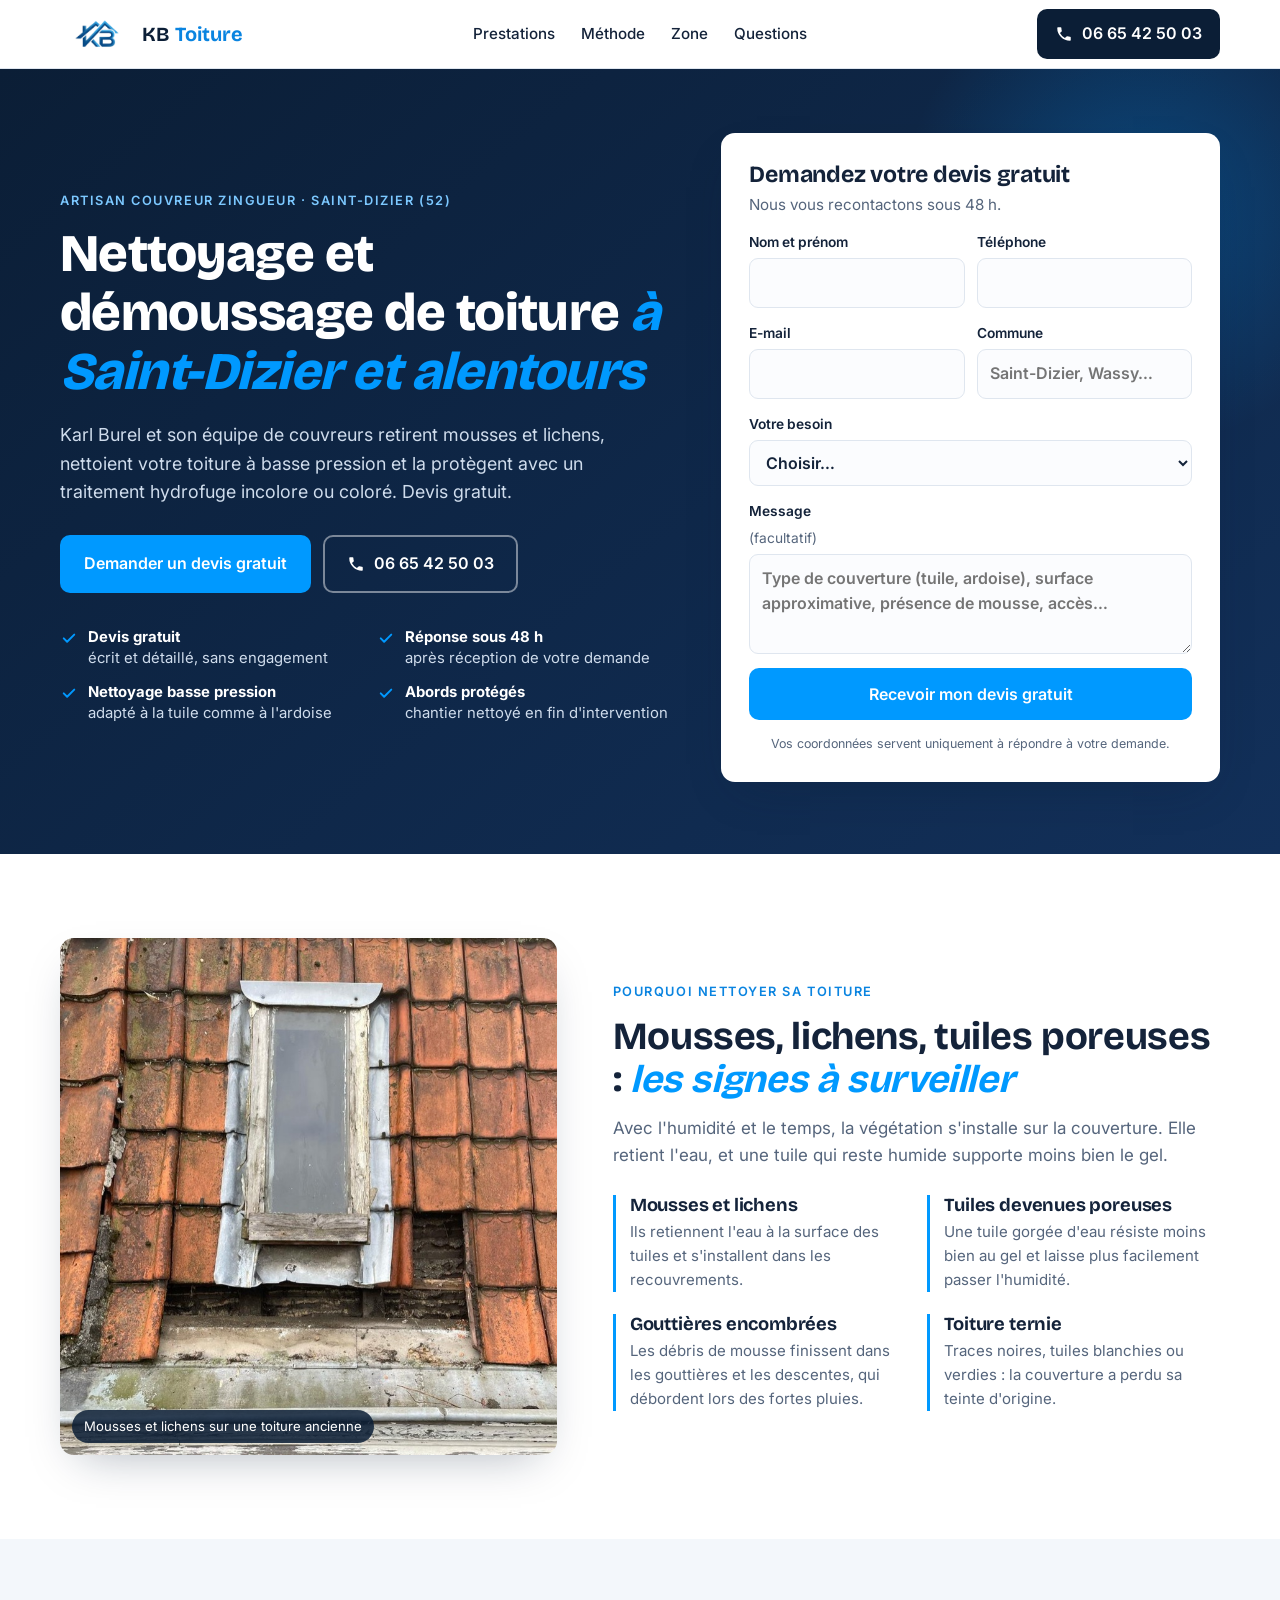
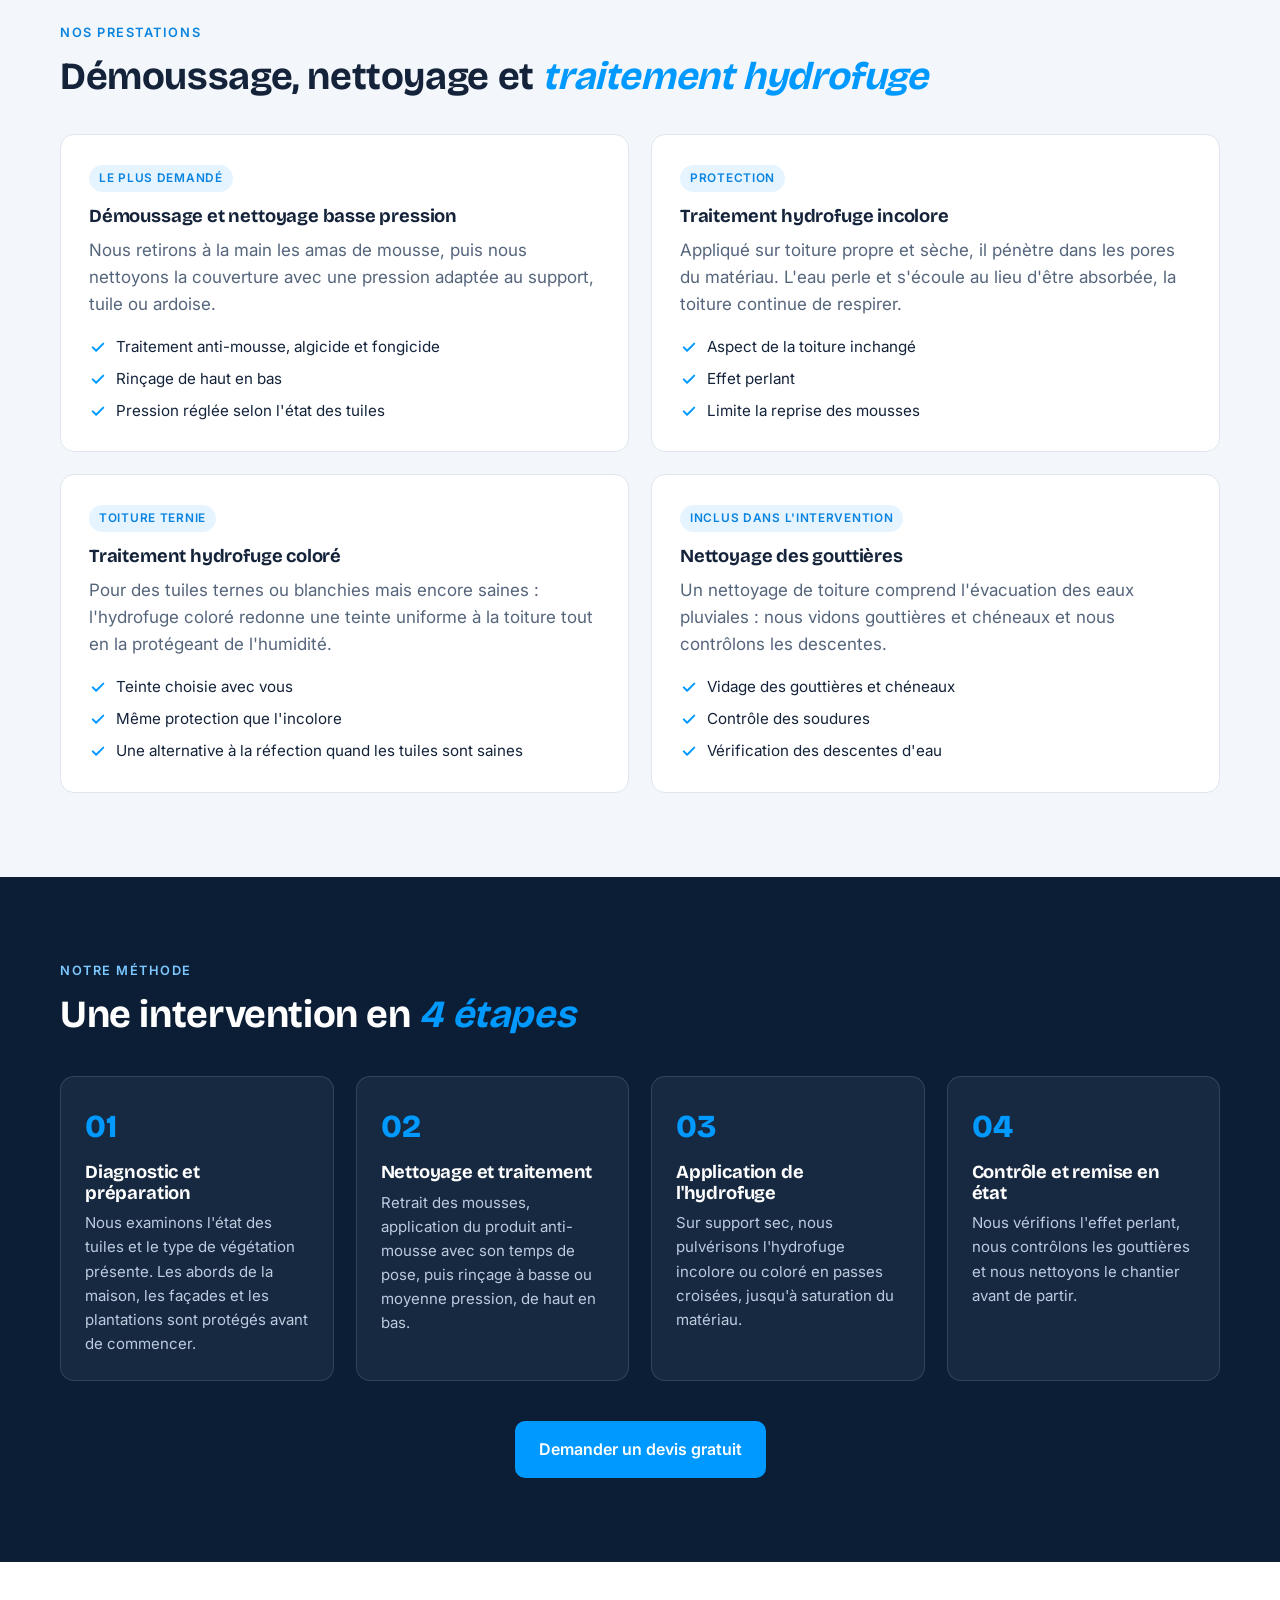
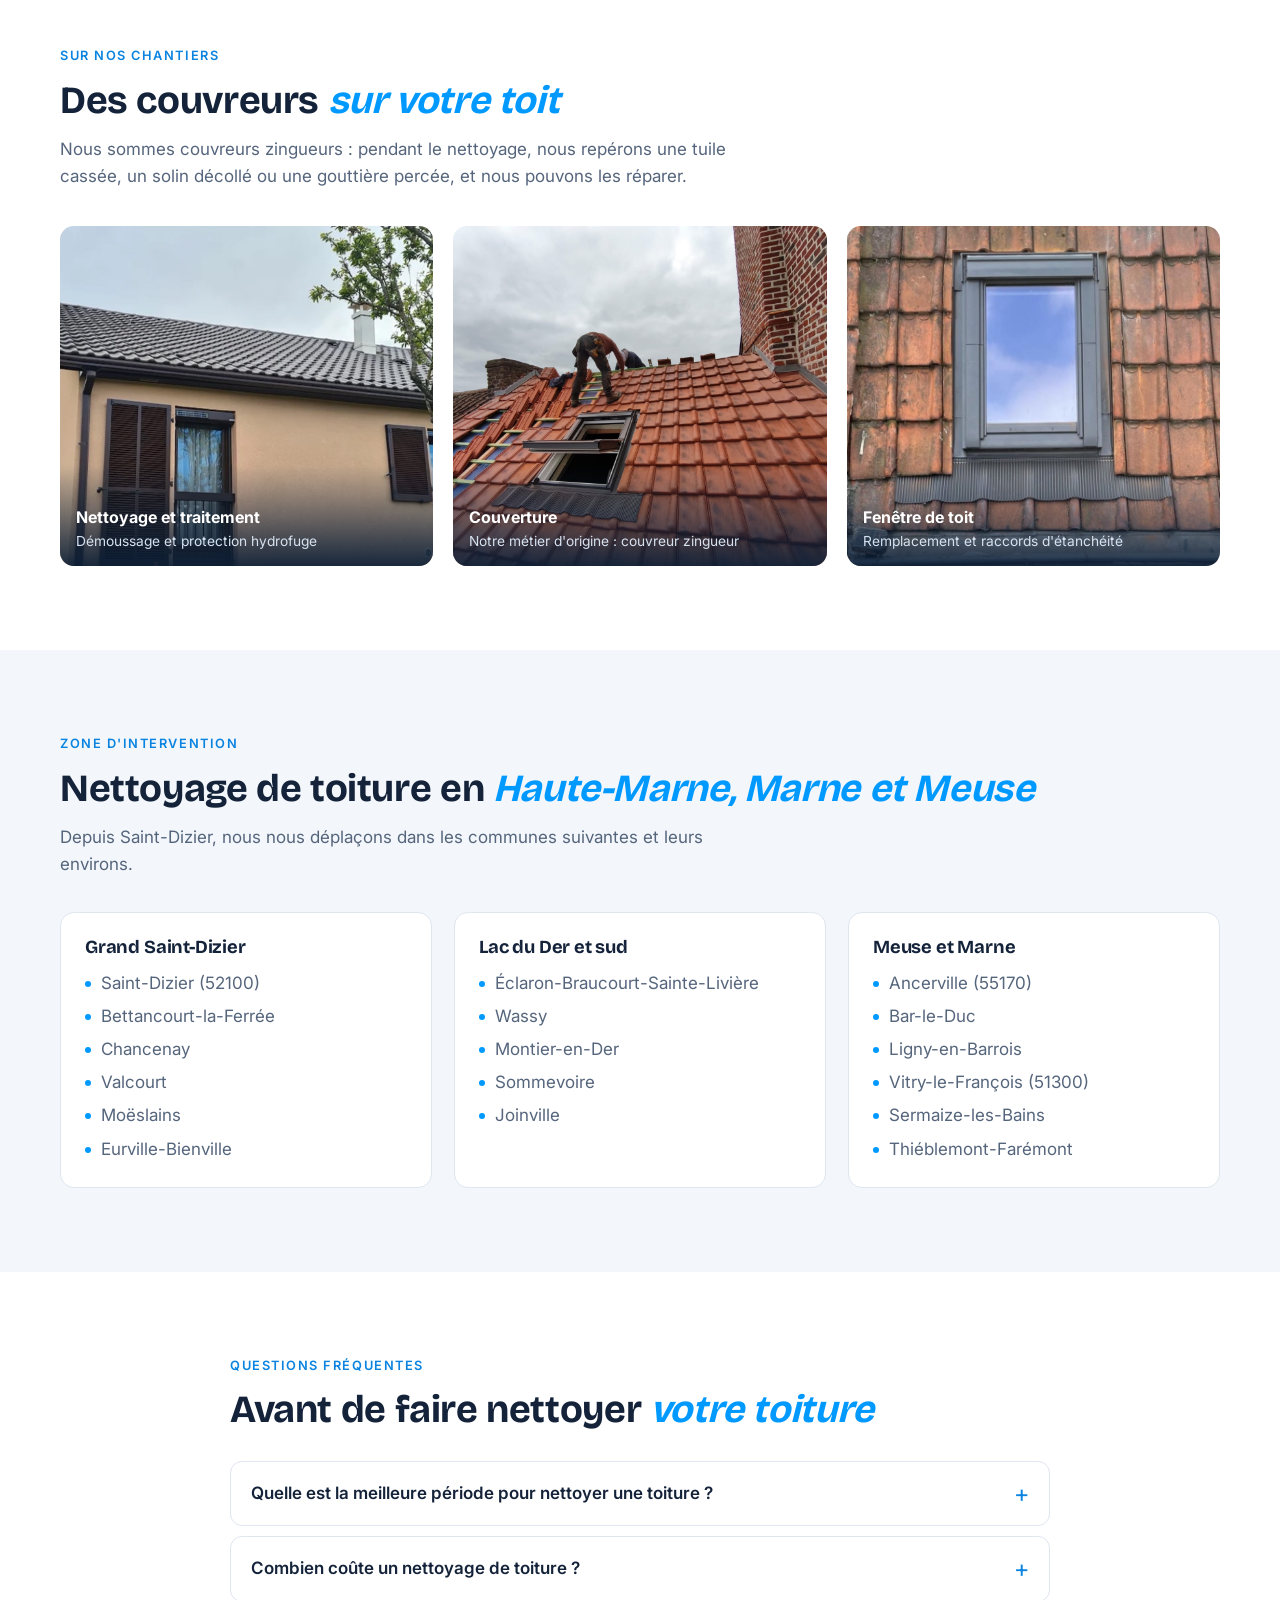
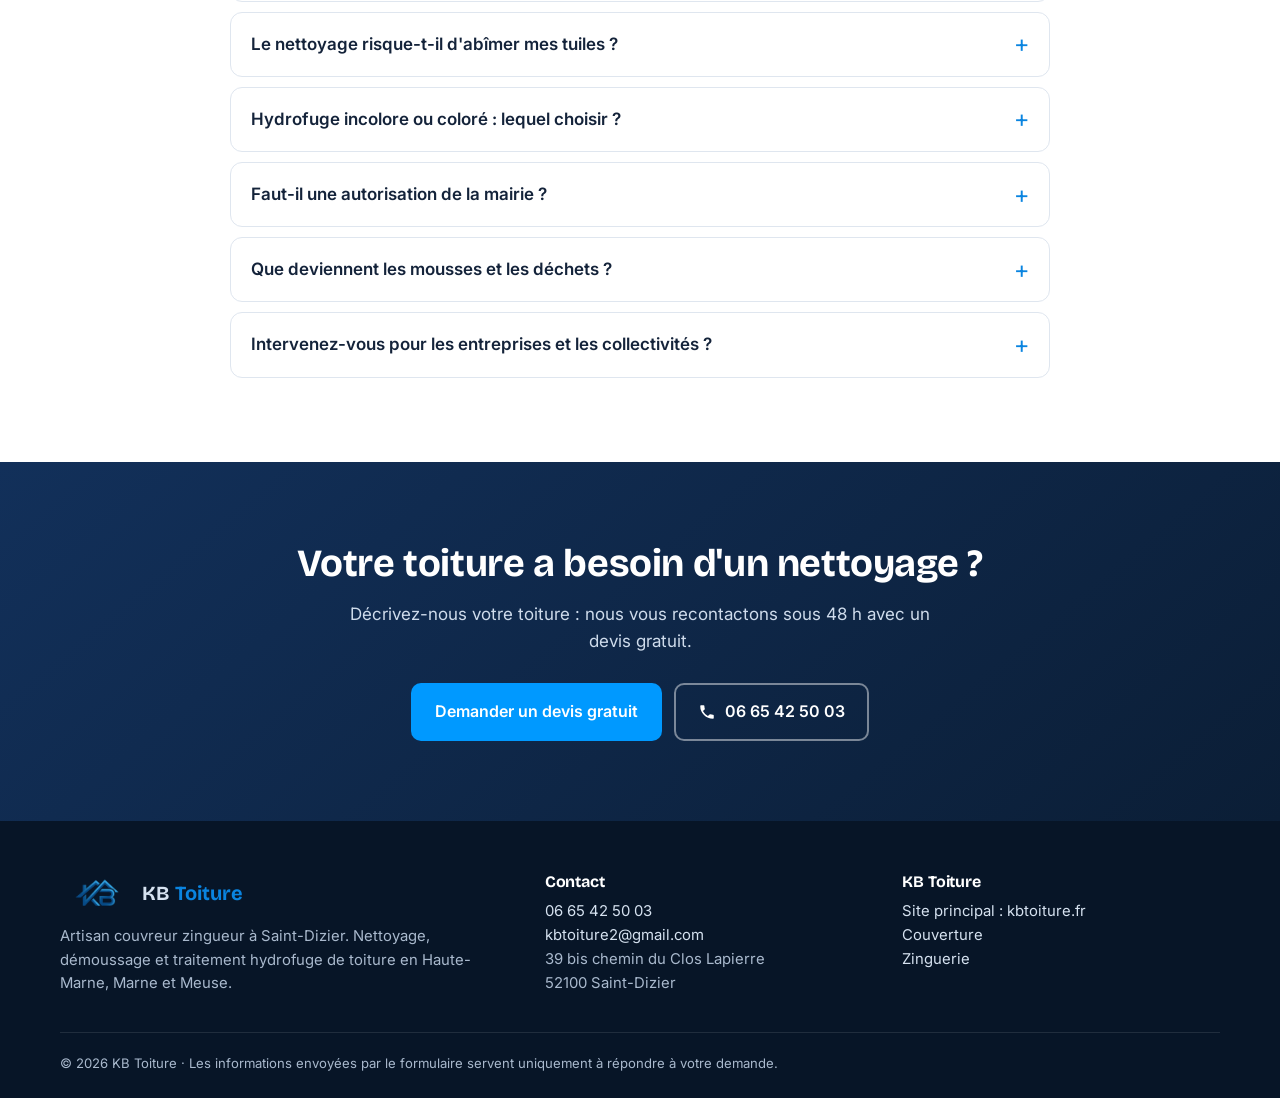
==== index.html @ 3f9c117a "Landing page nettoyage de toiture KB Toiture Co-Authored-By: Claude Fable 5.1 <noreply@anthropic.com" ====
<!DOCTYPE html>
<html lang="fr">
<head>
<meta charset="utf-8">
<meta name="viewport" content="width=device-width, initial-scale=1">
<!-- GTM : renseigner GTM_ID dans build.py -->
<title>Nettoyage et démoussage de toiture à Saint-Dizier | KB Toiture</title>
<meta name="description" content="Démoussage, nettoyage basse pression et traitement hydrofuge de votre toiture à Saint-Dizier et alentours (52, 51, 55). Devis gratuit, réponse sous 48 h.">
<meta name="robots" content="noindex, follow">
<link rel="canonical" href="https://cleanibat.github.io/kb-toiture-lp/">
<meta property="og:type" content="website">
<meta property="og:locale" content="fr_FR">
<meta property="og:title" content="Nettoyage et démoussage de toiture à Saint-Dizier | KB Toiture">
<meta property="og:description" content="Démoussage, nettoyage basse pression et traitement hydrofuge de votre toiture à Saint-Dizier et alentours (52, 51, 55). Devis gratuit, réponse sous 48 h.">
<meta property="og:image" content="https://cleanibat.github.io/kb-toiture-lp/img/pose-tuiles.jpg">
<meta property="og:url" content="https://cleanibat.github.io/kb-toiture-lp/">
<meta name="theme-color" content="#0B1E36">
<link rel="icon" type="image/png" href="img/favicon.png">
<link rel="preconnect" href="https://fonts.googleapis.com">
<link rel="preconnect" href="https://fonts.gstatic.com" crossorigin>
<link href="https://fonts.googleapis.com/css2?family=Bricolage+Grotesque:opsz,wght@12..96,600;12..96,700;12..96,800&family=Inter:wght@400;500;600&display=swap" rel="stylesheet">
<link rel="stylesheet" href="style.css">
<script type="application/ld+json">{"@context": "https://schema.org", "@type": "RoofingContractor", "name": "KB Toiture", "url": "https://kbtoiture.fr/", "telephone": "+33665425003", "email": "kbtoiture2@gmail.com", "image": "https://cleanibat.github.io/kb-toiture-lp/img/pose-tuiles.jpg", "address": {"@type": "PostalAddress", "streetAddress": "39 bis chemin du Clos Lapierre", "postalCode": "52100", "addressLocality": "Saint-Dizier", "addressCountry": "FR"}, "areaServed": ["Saint-Dizier (52100)", "Bettancourt-la-Ferrée", "Chancenay", "Valcourt", "Moëslains", "Eurville-Bienville", "Éclaron-Braucourt-Sainte-Livière", "Wassy", "Montier-en-Der", "Sommevoire", "Joinville", "Ancerville (55170)", "Bar-le-Duc", "Ligny-en-Barrois", "Vitry-le-François (51300)", "Sermaize-les-Bains", "Thiéblemont-Farémont"]}</script>
<script type="application/ld+json">{"@context": "https://schema.org", "@type": "FAQPage", "mainEntity": [{"@type": "Question", "name": "Quelle est la meilleure période pour nettoyer une toiture ?", "acceptedAnswer": {"@type": "Answer", "text": "Le nettoyage se fait hors gel et par temps sec, en pratique du printemps à l'automne. L'hydrofuge s'applique sur un support sec : nous fixons la date d'intervention en fonction de la météo."}}, {"@type": "Question", "name": "Combien coûte un nettoyage de toiture ?", "acceptedAnswer": {"@type": "Answer", "text": "Le prix dépend de la surface, de la pente, de l'accès, de l'état des tuiles et du traitement choisi (démoussage seul, hydrofuge incolore ou coloré). Nous vous remettons un devis gratuit, écrit et détaillé, après avoir vu la toiture ou vos photos."}}, {"@type": "Question", "name": "Le nettoyage risque-t-il d'abîmer mes tuiles ?", "acceptedAnswer": {"@type": "Answer", "text": "Nous travaillons à basse ou moyenne pression, réglée selon le support, après avoir retiré les mousses à la main. Si des tuiles sont cassées ou trop fragiles, nous vous le signalons avant d'intervenir : nous sommes couvreurs et pouvons les remplacer."}}, {"@type": "Question", "name": "Hydrofuge incolore ou coloré : lequel choisir ?", "acceptedAnswer": {"@type": "Answer", "text": "L'incolore protège sans modifier l'aspect de la toiture. Le coloré convient aux tuiles ternies ou blanchies que vous souhaitez raviver. Nous vous conseillons au cas par cas lors du diagnostic."}}, {"@type": "Question", "name": "Faut-il une autorisation de la mairie ?", "acceptedAnswer": {"@type": "Answer", "text": "Un nettoyage ou un hydrofuge incolore ne modifient pas l'aspect de la maison et ne demandent pas de démarche. Si l'hydrofuge coloré change la teinte de la toiture, une déclaration préalable en mairie peut être nécessaire : renseignez-vous auprès de votre commune, surtout en secteur protégé."}}, {"@type": "Question", "name": "Que deviennent les mousses et les déchets ?", "acceptedAnswer": {"@type": "Answer", "text": "Les mousses retirées sont ramassées, les gouttières sont vidées et les abords sont nettoyés en fin de chantier."}}, {"@type": "Question", "name": "Intervenez-vous pour les entreprises et les collectivités ?", "acceptedAnswer": {"@type": "Answer", "text": "Oui. Nous intervenons pour les particuliers comme pour les professionnels, syndics et collectivités de Haute-Marne et des communes voisines de la Marne et de la Meuse."}}]}</script>
</head>
<body>
<header class="top">
  <div class="wrap top-in">
    <a class="brand" href="index.html" aria-label="KB Toiture"><img src="img/logo.png" width="92" height="50" alt="Logo KB Toiture"><span>KB <b>Toiture</b></span></a>
    <nav class="top-nav" aria-label="Sections"><a href="#prestations">Prestations</a><a href="#methode">Méthode</a><a href="#zone">Zone</a><a href="#faq">Questions</a></nav>
    <a class="btn btn-call" href="tel:+33665425003"><svg viewBox="0 0 24 24" width="18" height="18" aria-hidden="true"><path fill="currentColor" d="M6.6 10.8a15.1 15.1 0 0 0 6.6 6.6l2.2-2.2a1 1 0 0 1 1-.25 11.4 11.4 0 0 0 3.6.57 1 1 0 0 1 1 1V20a1 1 0 0 1-1 1A17 17 0 0 1 3 4a1 1 0 0 1 1-1h3.5a1 1 0 0 1 1 1c0 1.25.2 2.45.57 3.57a1 1 0 0 1-.25 1z"/></svg><span>06 65 42 50 03</span></a>
  </div>
</header>
<main>
<section class="hero">
  <div class="wrap hero-in">
    <div class="hero-txt">
      <p class="eyebrow">Artisan couvreur zingueur · Saint-Dizier (52)</p>
      <h1>Nettoyage et démoussage de toiture <em>à Saint-Dizier et alentours</em></h1>
      <p class="lead">Karl Burel et son équipe de couvreurs retirent mousses et lichens, nettoient votre toiture à basse pression et la protègent avec un traitement hydrofuge incolore ou coloré. Devis gratuit.</p>
      <div class="cta"><a href="#devis" class="btn btn-main">Demander un devis gratuit</a><a href="tel:+33665425003" class="btn btn-ghost"><svg viewBox="0 0 24 24" width="18" height="18" aria-hidden="true"><path fill="currentColor" d="M6.6 10.8a15.1 15.1 0 0 0 6.6 6.6l2.2-2.2a1 1 0 0 1 1-.25 11.4 11.4 0 0 0 3.6.57 1 1 0 0 1 1 1V20a1 1 0 0 1-1 1A17 17 0 0 1 3 4a1 1 0 0 1 1-1h3.5a1 1 0 0 1 1 1c0 1.25.2 2.45.57 3.57a1 1 0 0 1-.25 1z"/></svg><span>06 65 42 50 03</span></a></div>
      <ul class="reas"><li><svg viewBox="0 0 24 24" width="18" height="18" aria-hidden="true"><path fill="none" stroke="currentColor" stroke-width="2.6" stroke-linecap="round" stroke-linejoin="round" d="M5 12.5l4.5 4.5L19 7.5"/></svg><span><b>Devis gratuit</b> écrit et détaillé, sans engagement</span></li><li><svg viewBox="0 0 24 24" width="18" height="18" aria-hidden="true"><path fill="none" stroke="currentColor" stroke-width="2.6" stroke-linecap="round" stroke-linejoin="round" d="M5 12.5l4.5 4.5L19 7.5"/></svg><span><b>Réponse sous 48 h</b> après réception de votre demande</span></li><li><svg viewBox="0 0 24 24" width="18" height="18" aria-hidden="true"><path fill="none" stroke="currentColor" stroke-width="2.6" stroke-linecap="round" stroke-linejoin="round" d="M5 12.5l4.5 4.5L19 7.5"/></svg><span><b>Nettoyage basse pression</b> adapté à la tuile comme à l&#x27;ardoise</span></li><li><svg viewBox="0 0 24 24" width="18" height="18" aria-hidden="true"><path fill="none" stroke="currentColor" stroke-width="2.6" stroke-linecap="round" stroke-linejoin="round" d="M5 12.5l4.5 4.5L19 7.5"/></svg><span><b>Abords protégés</b> chantier nettoyé en fin d&#x27;intervention</span></li></ul>
    </div>
    <div class="hero-form" id="devis"><form id="devisForm" class="form" method="POST" action="contact.php">
  <h2>Demandez votre devis gratuit</h2>
  <p class="form-sub">Nous vous recontactons sous 48 h.</p>
  <input type="hidden" name="Source" value="LP Nettoyage de toiture">
  <input type="text" name="_honey" tabindex="-1" autocomplete="off" class="hp" aria-hidden="true">
  <div class="row"><label>Nom et prénom<input type="text" name="Nom" required autocomplete="name"></label>
  <label>Téléphone<input type="tel" name="Téléphone" required autocomplete="tel" inputmode="tel"></label></div>
  <div class="row"><label>E-mail<input type="email" name="Email" required autocomplete="email"></label>
  <label>Commune<input type="text" name="Localité" required autocomplete="address-level2" placeholder="Saint-Dizier, Wassy…"></label></div>
  <label>Votre besoin<select name="Besoin" required><option value="" disabled selected>Choisir…</option><option>Démoussage / nettoyage de toiture</option><option>Traitement hydrofuge incolore</option><option>Traitement hydrofuge coloré</option><option>Nettoyage des gouttières</option><option>Nettoyage + hydrofuge</option><option>Autre demande</option></select></label>
  <label>Message <span class="opt">(facultatif)</span><textarea name="Message" rows="3" placeholder="Type de couverture (tuile, ardoise), surface approximative, présence de mousse, accès…"></textarea></label>
  <button type="submit" class="btn btn-main" data-sending="Envoi…">Recevoir mon devis gratuit</button>
  <p class="form-note">Vos coordonnées servent uniquement à répondre à votre demande.</p>
</form></div>
  </div>
</section>

<section class="sec">
  <div class="wrap two">
    <figure class="photo"><img src="img/toiture-mousse.jpg" width="800" height="966" alt="Toiture ancienne en tuiles avec mousses et lichens avant intervention" loading="lazy"><figcaption>Mousses et lichens sur une toiture ancienne</figcaption></figure>
    <div>
      <p class="eyebrow">Pourquoi nettoyer sa toiture</p>
      <h2>Mousses, lichens, tuiles poreuses : <em>les signes à surveiller</em></h2>
      <p class="intro">Avec l'humidité et le temps, la végétation s'installe sur la couverture. Elle retient l'eau, et une tuile qui reste humide supporte moins bien le gel.</p>
      <ul class="signs"><li><h3>Mousses et lichens</h3><p>Ils retiennent l&#x27;eau à la surface des tuiles et s&#x27;installent dans les recouvrements.</p></li><li><h3>Tuiles devenues poreuses</h3><p>Une tuile gorgée d&#x27;eau résiste moins bien au gel et laisse plus facilement passer l&#x27;humidité.</p></li><li><h3>Gouttières encombrées</h3><p>Les débris de mousse finissent dans les gouttières et les descentes, qui débordent lors des fortes pluies.</p></li><li><h3>Toiture ternie</h3><p>Traces noires, tuiles blanchies ou verdies : la couverture a perdu sa teinte d&#x27;origine.</p></li></ul>
    </div>
  </div>
</section>

<section class="sec sec-alt" id="prestations">
  <div class="wrap">
    <p class="eyebrow">Nos prestations</p>
    <h2>Démoussage, nettoyage et <em>traitement hydrofuge</em></h2>
    <div class="cards"><article class="card"><span class="tag">Le plus demandé</span><h3>Démoussage et nettoyage basse pression</h3><p>Nous retirons à la main les amas de mousse, puis nous nettoyons la couverture avec une pression adaptée au support, tuile ou ardoise.</p><ul><li><svg viewBox="0 0 24 24" width="18" height="18" aria-hidden="true"><path fill="none" stroke="currentColor" stroke-width="2.6" stroke-linecap="round" stroke-linejoin="round" d="M5 12.5l4.5 4.5L19 7.5"/></svg>Traitement anti-mousse, algicide et fongicide</li><li><svg viewBox="0 0 24 24" width="18" height="18" aria-hidden="true"><path fill="none" stroke="currentColor" stroke-width="2.6" stroke-linecap="round" stroke-linejoin="round" d="M5 12.5l4.5 4.5L19 7.5"/></svg>Rinçage de haut en bas</li><li><svg viewBox="0 0 24 24" width="18" height="18" aria-hidden="true"><path fill="none" stroke="currentColor" stroke-width="2.6" stroke-linecap="round" stroke-linejoin="round" d="M5 12.5l4.5 4.5L19 7.5"/></svg>Pression réglée selon l&#x27;état des tuiles</li></ul></article><article class="card"><span class="tag">Protection</span><h3>Traitement hydrofuge incolore</h3><p>Appliqué sur toiture propre et sèche, il pénètre dans les pores du matériau. L&#x27;eau perle et s&#x27;écoule au lieu d&#x27;être absorbée, la toiture continue de respirer.</p><ul><li><svg viewBox="0 0 24 24" width="18" height="18" aria-hidden="true"><path fill="none" stroke="currentColor" stroke-width="2.6" stroke-linecap="round" stroke-linejoin="round" d="M5 12.5l4.5 4.5L19 7.5"/></svg>Aspect de la toiture inchangé</li><li><svg viewBox="0 0 24 24" width="18" height="18" aria-hidden="true"><path fill="none" stroke="currentColor" stroke-width="2.6" stroke-linecap="round" stroke-linejoin="round" d="M5 12.5l4.5 4.5L19 7.5"/></svg>Effet perlant</li><li><svg viewBox="0 0 24 24" width="18" height="18" aria-hidden="true"><path fill="none" stroke="currentColor" stroke-width="2.6" stroke-linecap="round" stroke-linejoin="round" d="M5 12.5l4.5 4.5L19 7.5"/></svg>Limite la reprise des mousses</li></ul></article><article class="card"><span class="tag">Toiture ternie</span><h3>Traitement hydrofuge coloré</h3><p>Pour des tuiles ternes ou blanchies mais encore saines : l&#x27;hydrofuge coloré redonne une teinte uniforme à la toiture tout en la protégeant de l&#x27;humidité.</p><ul><li><svg viewBox="0 0 24 24" width="18" height="18" aria-hidden="true"><path fill="none" stroke="currentColor" stroke-width="2.6" stroke-linecap="round" stroke-linejoin="round" d="M5 12.5l4.5 4.5L19 7.5"/></svg>Teinte choisie avec vous</li><li><svg viewBox="0 0 24 24" width="18" height="18" aria-hidden="true"><path fill="none" stroke="currentColor" stroke-width="2.6" stroke-linecap="round" stroke-linejoin="round" d="M5 12.5l4.5 4.5L19 7.5"/></svg>Même protection que l&#x27;incolore</li><li><svg viewBox="0 0 24 24" width="18" height="18" aria-hidden="true"><path fill="none" stroke="currentColor" stroke-width="2.6" stroke-linecap="round" stroke-linejoin="round" d="M5 12.5l4.5 4.5L19 7.5"/></svg>Une alternative à la réfection quand les tuiles sont saines</li></ul></article><article class="card"><span class="tag">Inclus dans l&#x27;intervention</span><h3>Nettoyage des gouttières</h3><p>Un nettoyage de toiture comprend l&#x27;évacuation des eaux pluviales : nous vidons gouttières et chéneaux et nous contrôlons les descentes.</p><ul><li><svg viewBox="0 0 24 24" width="18" height="18" aria-hidden="true"><path fill="none" stroke="currentColor" stroke-width="2.6" stroke-linecap="round" stroke-linejoin="round" d="M5 12.5l4.5 4.5L19 7.5"/></svg>Vidage des gouttières et chéneaux</li><li><svg viewBox="0 0 24 24" width="18" height="18" aria-hidden="true"><path fill="none" stroke="currentColor" stroke-width="2.6" stroke-linecap="round" stroke-linejoin="round" d="M5 12.5l4.5 4.5L19 7.5"/></svg>Contrôle des soudures</li><li><svg viewBox="0 0 24 24" width="18" height="18" aria-hidden="true"><path fill="none" stroke="currentColor" stroke-width="2.6" stroke-linecap="round" stroke-linejoin="round" d="M5 12.5l4.5 4.5L19 7.5"/></svg>Vérification des descentes d&#x27;eau</li></ul></article></div>
  </div>
</section>

<section class="sec sec-dark" id="methode">
  <div class="wrap">
    <p class="eyebrow">Notre méthode</p>
    <h2>Une intervention en <em>4 étapes</em></h2>
    <ol class="steps"><li><span class="num">01</span><h3>Diagnostic et préparation</h3><p>Nous examinons l&#x27;état des tuiles et le type de végétation présente. Les abords de la maison, les façades et les plantations sont protégés avant de commencer.</p></li><li><span class="num">02</span><h3>Nettoyage et traitement</h3><p>Retrait des mousses, application du produit anti-mousse avec son temps de pose, puis rinçage à basse ou moyenne pression, de haut en bas.</p></li><li><span class="num">03</span><h3>Application de l&#x27;hydrofuge</h3><p>Sur support sec, nous pulvérisons l&#x27;hydrofuge incolore ou coloré en passes croisées, jusqu&#x27;à saturation du matériau.</p></li><li><span class="num">04</span><h3>Contrôle et remise en état</h3><p>Nous vérifions l&#x27;effet perlant, nous contrôlons les gouttières et nous nettoyons le chantier avant de partir.</p></li></ol>
    <div class="cta center"><a href="#devis" class="btn btn-main">Demander un devis gratuit</a></div>
  </div>
</section>

<section class="sec">
  <div class="wrap">
    <p class="eyebrow">Sur nos chantiers</p>
    <h2>Des couvreurs <em>sur votre toit</em></h2>
    <p class="intro">Nous sommes couvreurs zingueurs : pendant le nettoyage, nous repérons une tuile cassée, un solin décollé ou une gouttière percée, et nous pouvons les réparer.</p>
    <div class="gallery"><figure><img src="img/toiture-nettoyee.jpg" width="680" height="510" alt="Toiture en tuiles après nettoyage et traitement hydrofuge" loading="lazy"><figcaption><b>Nettoyage et traitement</b>Démoussage et protection hydrofuge</figcaption></figure><figure><img src="img/pose-tuiles.jpg" width="1400" height="1050" alt="Couvreurs de KB Toiture posant des tuiles neuves autour d&#x27;une fenêtre de toit" loading="lazy"><figcaption><b>Couverture</b>Notre métier d&#x27;origine : couvreur zingueur</figcaption></figure><figure><img src="img/fenetre-de-toit.jpg" width="800" height="966" alt="Fenêtre de toit neuve posée sur une toiture en tuiles anciennes" loading="lazy"><figcaption><b>Fenêtre de toit</b>Remplacement et raccords d&#x27;étanchéité</figcaption></figure></div>
  </div>
</section>

<section class="sec sec-alt" id="zone">
  <div class="wrap">
    <p class="eyebrow">Zone d'intervention</p>
    <h2>Nettoyage de toiture en <em>Haute-Marne, Marne et Meuse</em></h2>
    <p class="intro">Depuis Saint-Dizier, nous nous déplaçons dans les communes suivantes et leurs environs.</p>
    <div class="zones"><div><h3>Grand Saint-Dizier</h3><ul><li>Saint-Dizier (52100)</li><li>Bettancourt-la-Ferrée</li><li>Chancenay</li><li>Valcourt</li><li>Moëslains</li><li>Eurville-Bienville</li></ul></div><div><h3>Lac du Der et sud</h3><ul><li>Éclaron-Braucourt-Sainte-Livière</li><li>Wassy</li><li>Montier-en-Der</li><li>Sommevoire</li><li>Joinville</li></ul></div><div><h3>Meuse et Marne</h3><ul><li>Ancerville (55170)</li><li>Bar-le-Duc</li><li>Ligny-en-Barrois</li><li>Vitry-le-François (51300)</li><li>Sermaize-les-Bains</li><li>Thiéblemont-Farémont</li></ul></div></div>
  </div>
</section>

<section class="sec" id="faq">
  <div class="wrap narrow">
    <p class="eyebrow">Questions fréquentes</p>
    <h2>Avant de faire nettoyer <em>votre toiture</em></h2>
    <div class="faq"><details><summary>Quelle est la meilleure période pour nettoyer une toiture ?</summary><p>Le nettoyage se fait hors gel et par temps sec, en pratique du printemps à l&#x27;automne. L&#x27;hydrofuge s&#x27;applique sur un support sec : nous fixons la date d&#x27;intervention en fonction de la météo.</p></details><details><summary>Combien coûte un nettoyage de toiture ?</summary><p>Le prix dépend de la surface, de la pente, de l&#x27;accès, de l&#x27;état des tuiles et du traitement choisi (démoussage seul, hydrofuge incolore ou coloré). Nous vous remettons un devis gratuit, écrit et détaillé, après avoir vu la toiture ou vos photos.</p></details><details><summary>Le nettoyage risque-t-il d&#x27;abîmer mes tuiles ?</summary><p>Nous travaillons à basse ou moyenne pression, réglée selon le support, après avoir retiré les mousses à la main. Si des tuiles sont cassées ou trop fragiles, nous vous le signalons avant d&#x27;intervenir : nous sommes couvreurs et pouvons les remplacer.</p></details><details><summary>Hydrofuge incolore ou coloré : lequel choisir ?</summary><p>L&#x27;incolore protège sans modifier l&#x27;aspect de la toiture. Le coloré convient aux tuiles ternies ou blanchies que vous souhaitez raviver. Nous vous conseillons au cas par cas lors du diagnostic.</p></details><details><summary>Faut-il une autorisation de la mairie ?</summary><p>Un nettoyage ou un hydrofuge incolore ne modifient pas l&#x27;aspect de la maison et ne demandent pas de démarche. Si l&#x27;hydrofuge coloré change la teinte de la toiture, une déclaration préalable en mairie peut être nécessaire : renseignez-vous auprès de votre commune, surtout en secteur protégé.</p></details><details><summary>Que deviennent les mousses et les déchets ?</summary><p>Les mousses retirées sont ramassées, les gouttières sont vidées et les abords sont nettoyés en fin de chantier.</p></details><details><summary>Intervenez-vous pour les entreprises et les collectivités ?</summary><p>Oui. Nous intervenons pour les particuliers comme pour les professionnels, syndics et collectivités de Haute-Marne et des communes voisines de la Marne et de la Meuse.</p></details></div>
  </div>
</section>

<section class="final">
  <div class="wrap">
    <h2>Votre toiture a besoin d'un nettoyage ?</h2>
    <p>Décrivez-nous votre toiture : nous vous recontactons sous 48 h avec un devis gratuit.</p>
    <div class="cta center"><a href="#devis" class="btn btn-main">Demander un devis gratuit</a><a href="tel:+33665425003" class="btn btn-ghost"><svg viewBox="0 0 24 24" width="18" height="18" aria-hidden="true"><path fill="currentColor" d="M6.6 10.8a15.1 15.1 0 0 0 6.6 6.6l2.2-2.2a1 1 0 0 1 1-.25 11.4 11.4 0 0 0 3.6.57 1 1 0 0 1 1 1V20a1 1 0 0 1-1 1A17 17 0 0 1 3 4a1 1 0 0 1 1-1h3.5a1 1 0 0 1 1 1c0 1.25.2 2.45.57 3.57a1 1 0 0 1-.25 1z"/></svg><span>06 65 42 50 03</span></a></div>
  </div>
</section>
</main>
<footer class="foot">
  <div class="wrap foot-in">
    <div><a class="brand brand-light" href="index.html"><img src="img/logo.png" width="92" height="50" alt="" loading="lazy"><span>KB <b>Toiture</b></span></a>
      <p>Artisan couvreur zingueur à Saint-Dizier. Nettoyage, démoussage et traitement hydrofuge de toiture en Haute-Marne, Marne et Meuse.</p></div>
    <div><h3>Contact</h3><p><a href="tel:+33665425003">06 65 42 50 03</a><br><a href="mailto:kbtoiture2@gmail.com">kbtoiture2@gmail.com</a><br>39 bis chemin du Clos Lapierre<br>52100 Saint-Dizier</p></div>
    <div><h3>KB Toiture</h3><p><a href="https://kbtoiture.fr/">Site principal : kbtoiture.fr</a><br><a href="https://kbtoiture.fr/couverture">Couverture</a><br><a href="https://kbtoiture.fr/zinguerie">Zinguerie</a></p></div>
  </div>
  <div class="wrap foot-legal">© <span id="year">2026</span> KB Toiture · Les informations envoyées par le formulaire servent uniquement à répondre à votre demande.</div>
</footer>
<div class="mbar"><a href="tel:+33665425003" class="mbar-call"><svg viewBox="0 0 24 24" width="18" height="18" aria-hidden="true"><path fill="currentColor" d="M6.6 10.8a15.1 15.1 0 0 0 6.6 6.6l2.2-2.2a1 1 0 0 1 1-.25 11.4 11.4 0 0 0 3.6.57 1 1 0 0 1 1 1V20a1 1 0 0 1-1 1A17 17 0 0 1 3 4a1 1 0 0 1 1-1h3.5a1 1 0 0 1 1 1c0 1.25.2 2.45.57 3.57a1 1 0 0 1-.25 1z"/></svg> Appeler</a><a href="#devis" class="mbar-form">Devis gratuit</a></div>
<script src="main.js" defer></script>
</body>
</html>
---- style.css ----
:root{--navy:#0B1E36;--navy-2:#12305a;--blue:#0a84e0;--azure:#0099FF;--ink:#14233a;--muted:#55657c;--line:#dfe6ef;--bg:#fff;--bg-alt:#f3f7fb;--radius:14px;--shadow:0 18px 45px -20px rgba(11,30,54,.35)}
*{box-sizing:border-box}
html{scroll-behavior:smooth;scroll-padding-top:84px}
body{margin:0;font-family:Inter,system-ui,sans-serif;color:var(--ink);background:var(--bg);line-height:1.6;font-size:17px;-webkit-font-smoothing:antialiased}
img{max-width:100%;height:auto;display:block}
a{color:var(--blue)}
h1,h2,h3{font-family:"Bricolage Grotesque",Inter,sans-serif;line-height:1.12;margin:0;letter-spacing:-.01em}
h1{font-size:clamp(2rem,4.6vw,3.3rem);font-weight:800}
h2{font-size:clamp(1.6rem,3.2vw,2.4rem);font-weight:700}
h3{font-size:1.15rem;font-weight:700}
h1 em,h2 em{font-style:italic;color:var(--azure)}
p{margin:0}
.wrap{width:min(1160px,100% - 40px);margin-inline:auto}
.narrow{width:min(820px,100% - 40px)}
.eyebrow{font-size:.8rem;font-weight:600;letter-spacing:.12em;text-transform:uppercase;color:var(--blue);margin-bottom:12px}
.intro{color:var(--muted);max-width:720px;margin-top:14px}

.btn{display:inline-flex;align-items:center;justify-content:center;gap:9px;padding:14px 22px;border-radius:10px;font-weight:600;font-size:1rem;text-decoration:none;border:2px solid transparent;cursor:pointer;font-family:inherit;transition:transform .15s,background .15s}
.btn:hover{transform:translateY(-1px)}
.btn-main{background:var(--azure);color:#fff}
.btn-main:hover{background:var(--blue)}
.btn-ghost{border-color:rgba(255,255,255,.45);color:#fff}
.btn-call{background:var(--navy);color:#fff;padding:10px 16px}
.cta{display:flex;flex-wrap:wrap;gap:12px;margin-top:28px}
.cta.center{justify-content:center}

.top{position:sticky;top:0;z-index:20;background:rgba(255,255,255,.96);backdrop-filter:blur(8px);border-bottom:1px solid var(--line)}
.top-in{display:flex;align-items:center;justify-content:space-between;gap:20px;height:68px}
.brand{display:flex;align-items:center;gap:8px;text-decoration:none;color:var(--navy);font-family:"Bricolage Grotesque",sans-serif;font-weight:700;font-size:1.25rem}
.brand img{width:74px;height:auto}
.brand b{color:var(--blue)}
.brand-light{color:#fff}
.top-nav{display:flex;gap:26px}
.top-nav a{color:var(--ink);text-decoration:none;font-weight:500;font-size:.95rem}
.top-nav a:hover{color:var(--blue)}

.hero{background:linear-gradient(140deg,var(--navy) 0%,var(--navy-2) 100%);color:#fff;padding:64px 0 72px;position:relative;overflow:hidden}
.hero::after{content:"";position:absolute;right:-120px;top:-120px;width:520px;height:520px;border-radius:50%;background:radial-gradient(circle,rgba(0,153,255,.28),transparent 65%);pointer-events:none}
.hero-in{display:grid;grid-template-columns:1.1fr .9fr;gap:52px;align-items:center;position:relative;z-index:1}
.hero .eyebrow{color:#7cc8ff}
.lead{font-size:1.12rem;color:#cfdcec;margin-top:20px;max-width:560px}
.reas{list-style:none;padding:0;margin:34px 0 0;display:grid;grid-template-columns:1fr 1fr;gap:14px 24px}
.reas li{display:flex;gap:10px;font-size:.93rem;color:#cfdcec;line-height:1.4}
.reas svg{color:var(--azure);flex:none;margin-top:2px}
.reas b{display:block;color:#fff}

.form{background:#fff;color:var(--ink);border-radius:var(--radius);padding:28px;box-shadow:var(--shadow);display:grid;gap:14px}
.form h2{font-size:1.45rem}
.form-sub{color:var(--muted);font-size:.95rem;margin-top:-8px}
.form .row{display:grid;grid-template-columns:1fr 1fr;gap:12px}
.form label{display:grid;gap:5px;font-size:.86rem;font-weight:600}
.form input,.form select,.form textarea{font:inherit;font-size:1rem;padding:11px 12px;border:1.5px solid var(--line);border-radius:9px;background:#fbfcfe;color:var(--ink);width:100%}
.form input:focus,.form select:focus,.form textarea:focus{outline:none;border-color:var(--azure);box-shadow:0 0 0 3px rgba(0,153,255,.18)}
.form .opt{font-weight:400;color:var(--muted)}
.form .hp{position:absolute;left:-9999px}
.form .btn{width:100%}
.form-note{font-size:.78rem;color:var(--muted);text-align:center}

.sec{padding:84px 0}
.sec-alt{background:var(--bg-alt)}
.sec-dark{background:var(--navy);color:#fff}
.sec-dark .eyebrow{color:#7cc8ff}
.two{display:grid;grid-template-columns:.9fr 1.1fr;gap:56px;align-items:center}
.photo{margin:0;border-radius:var(--radius);overflow:hidden;box-shadow:var(--shadow);position:relative}
.photo img{width:100%;aspect-ratio:5/5.2;object-fit:cover}
.photo figcaption{position:absolute;left:12px;bottom:12px;background:rgba(11,30,54,.85);color:#fff;font-size:.82rem;padding:6px 12px;border-radius:999px}
.signs{list-style:none;padding:0;margin:26px 0 0;display:grid;grid-template-columns:1fr 1fr;gap:22px}
.signs li{border-left:3px solid var(--azure);padding-left:14px}
.signs p{color:var(--muted);font-size:.94rem;margin-top:4px}

.cards{display:grid;grid-template-columns:repeat(2,1fr);gap:22px;margin-top:36px}
.card{background:#fff;border:1px solid var(--line);border-radius:var(--radius);padding:28px}
.tag{display:inline-block;font-size:.74rem;font-weight:600;letter-spacing:.06em;text-transform:uppercase;color:var(--blue);background:#e6f4ff;padding:4px 10px;border-radius:999px;margin-bottom:14px}
.card p{color:var(--muted);margin-top:10px}
.card ul{list-style:none;padding:0;margin:16px 0 0;display:grid;gap:8px;font-size:.95rem}
.card li{display:flex;gap:9px;align-items:flex-start}
.card li svg{color:var(--azure);flex:none;margin-top:3px}

.steps{list-style:none;padding:0;margin:40px 0 0;display:grid;grid-template-columns:repeat(4,1fr);gap:22px}
.steps li{background:rgba(255,255,255,.05);border:1px solid rgba(255,255,255,.12);border-radius:var(--radius);padding:24px}
.steps .num{font-family:"Bricolage Grotesque",sans-serif;font-size:2rem;font-weight:800;color:var(--azure);display:block;margin-bottom:10px}
.steps p{color:#bccbde;font-size:.94rem;margin-top:8px}
.sec-dark .cta{margin-top:40px}

.gallery{display:grid;grid-template-columns:repeat(3,1fr);gap:20px;margin-top:36px}
.gallery figure{margin:0;border-radius:var(--radius);overflow:hidden;position:relative;background:var(--navy)}
.gallery img{width:100%;height:340px;object-fit:cover}
.gallery figcaption{position:absolute;inset:auto 0 0 0;padding:40px 16px 14px;background:linear-gradient(transparent,rgba(11,30,54,.92));color:#d6e2f0;font-size:.86rem}
.gallery figcaption b{display:block;color:#fff;font-size:1rem}

.zones{display:grid;grid-template-columns:repeat(3,1fr);gap:22px;margin-top:34px}
.zones>div{background:#fff;border:1px solid var(--line);border-radius:var(--radius);padding:24px}
.zones ul{list-style:none;padding:0;margin:12px 0 0;display:grid;gap:6px;color:var(--muted)}
.zones li{display:flex;gap:10px}
.zones li::before{content:"";flex:none;width:6px;height:6px;border-radius:50%;background:var(--azure);margin-top:.65em}

.faq{margin-top:30px;display:grid;gap:10px}
.faq details{border:1px solid var(--line);border-radius:12px;padding:0 20px;background:#fff}
.faq summary{cursor:pointer;font-weight:600;padding:18px 28px 18px 0;list-style:none;position:relative}
.faq summary::-webkit-details-marker{display:none}
.faq summary::after{content:"+";position:absolute;right:0;top:50%;transform:translateY(-50%);font-size:1.5rem;color:var(--blue);font-weight:400}
.faq details[open] summary::after{content:"–"}
.faq p{color:var(--muted);padding-bottom:18px}

.final{background:linear-gradient(140deg,var(--navy-2),var(--navy));color:#fff;text-align:center;padding:80px 0}
.final p{color:#cfdcec;max-width:600px;margin:16px auto 0}
.thanks{min-height:60vh;display:grid;align-items:center}
.thanks h1{font-size:clamp(1.8rem,4vw,2.6rem)}

.foot{background:#071527;color:#a9b9cd;font-size:.93rem;padding:52px 0 24px}
.foot-in{display:grid;grid-template-columns:1.4fr 1fr 1fr;gap:40px}
.foot h3{color:#fff;font-size:1rem;margin-bottom:10px}
.foot a{color:#d6e2f0;text-decoration:none}
.foot a:hover{color:#fff;text-decoration:underline}
.foot .brand{margin-bottom:12px}
.foot-legal{border-top:1px solid rgba(255,255,255,.1);margin-top:36px;padding-top:20px;font-size:.82rem}

.mbar{display:none}

@media (max-width:960px){
  .top-nav{display:none}
  .hero{padding:40px 0 48px}
  .hero-in,.two{grid-template-columns:1fr;gap:36px}
  .steps{grid-template-columns:1fr 1fr}
  .gallery,.zones{grid-template-columns:1fr}
  .gallery img{height:280px}
  .sec{padding:60px 0}
  .foot-in{grid-template-columns:1fr;gap:26px}
}
@media (max-width:640px){
  body{font-size:16px;padding-bottom:64px}
  .cards,.signs,.steps{grid-template-columns:1fr}
  .reas{grid-template-columns:1fr}
  .form{padding:22px 18px}
  .form .row{grid-template-columns:1fr}
  .btn-call span{display:none}
  .btn-call{padding:11px}
  .cta .btn{width:100%}
  .mbar{display:grid;grid-template-columns:1fr 1fr;position:fixed;left:0;right:0;bottom:0;z-index:30;box-shadow:0 -6px 20px rgba(0,0,0,.18)}
  .mbar a{display:flex;align-items:center;justify-content:center;gap:8px;padding:16px 10px;font-weight:600;text-decoration:none;color:#fff}
  .mbar-call{background:var(--navy)}
  .mbar-form{background:var(--azure)}
}
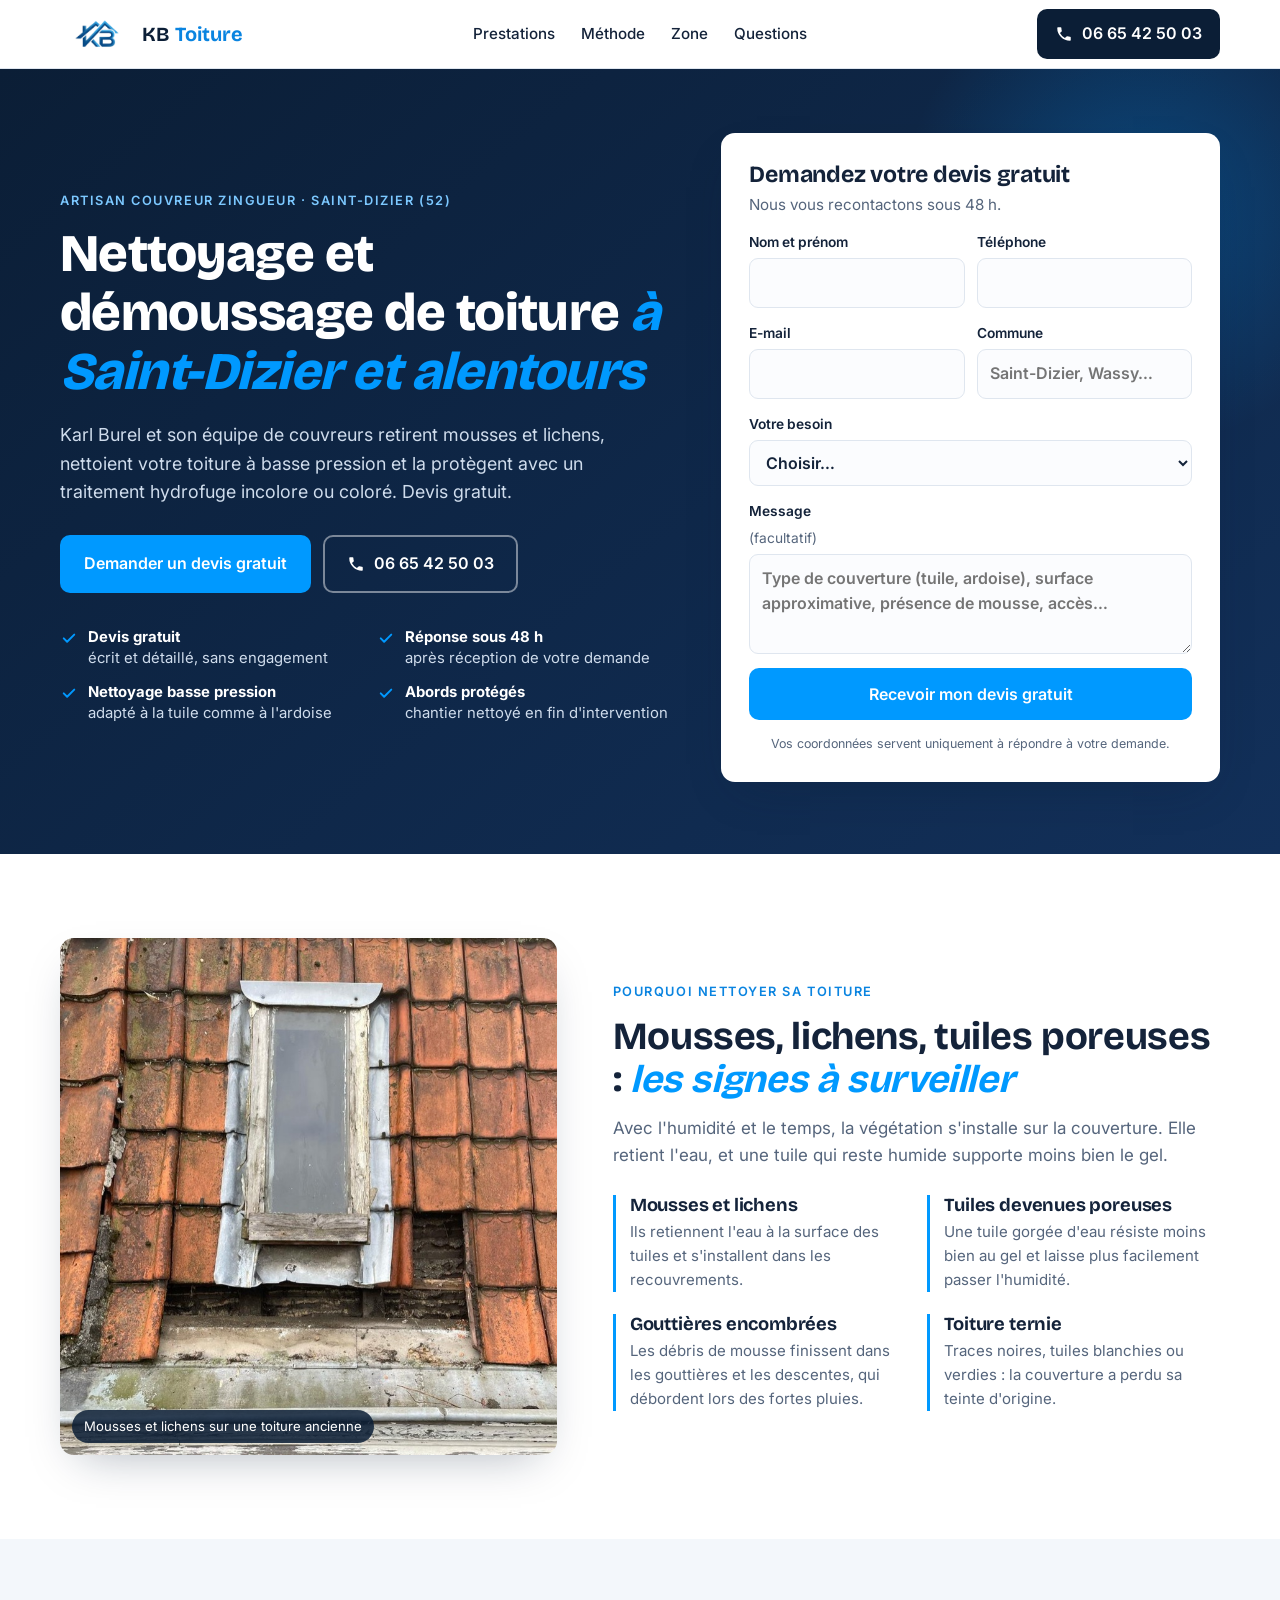
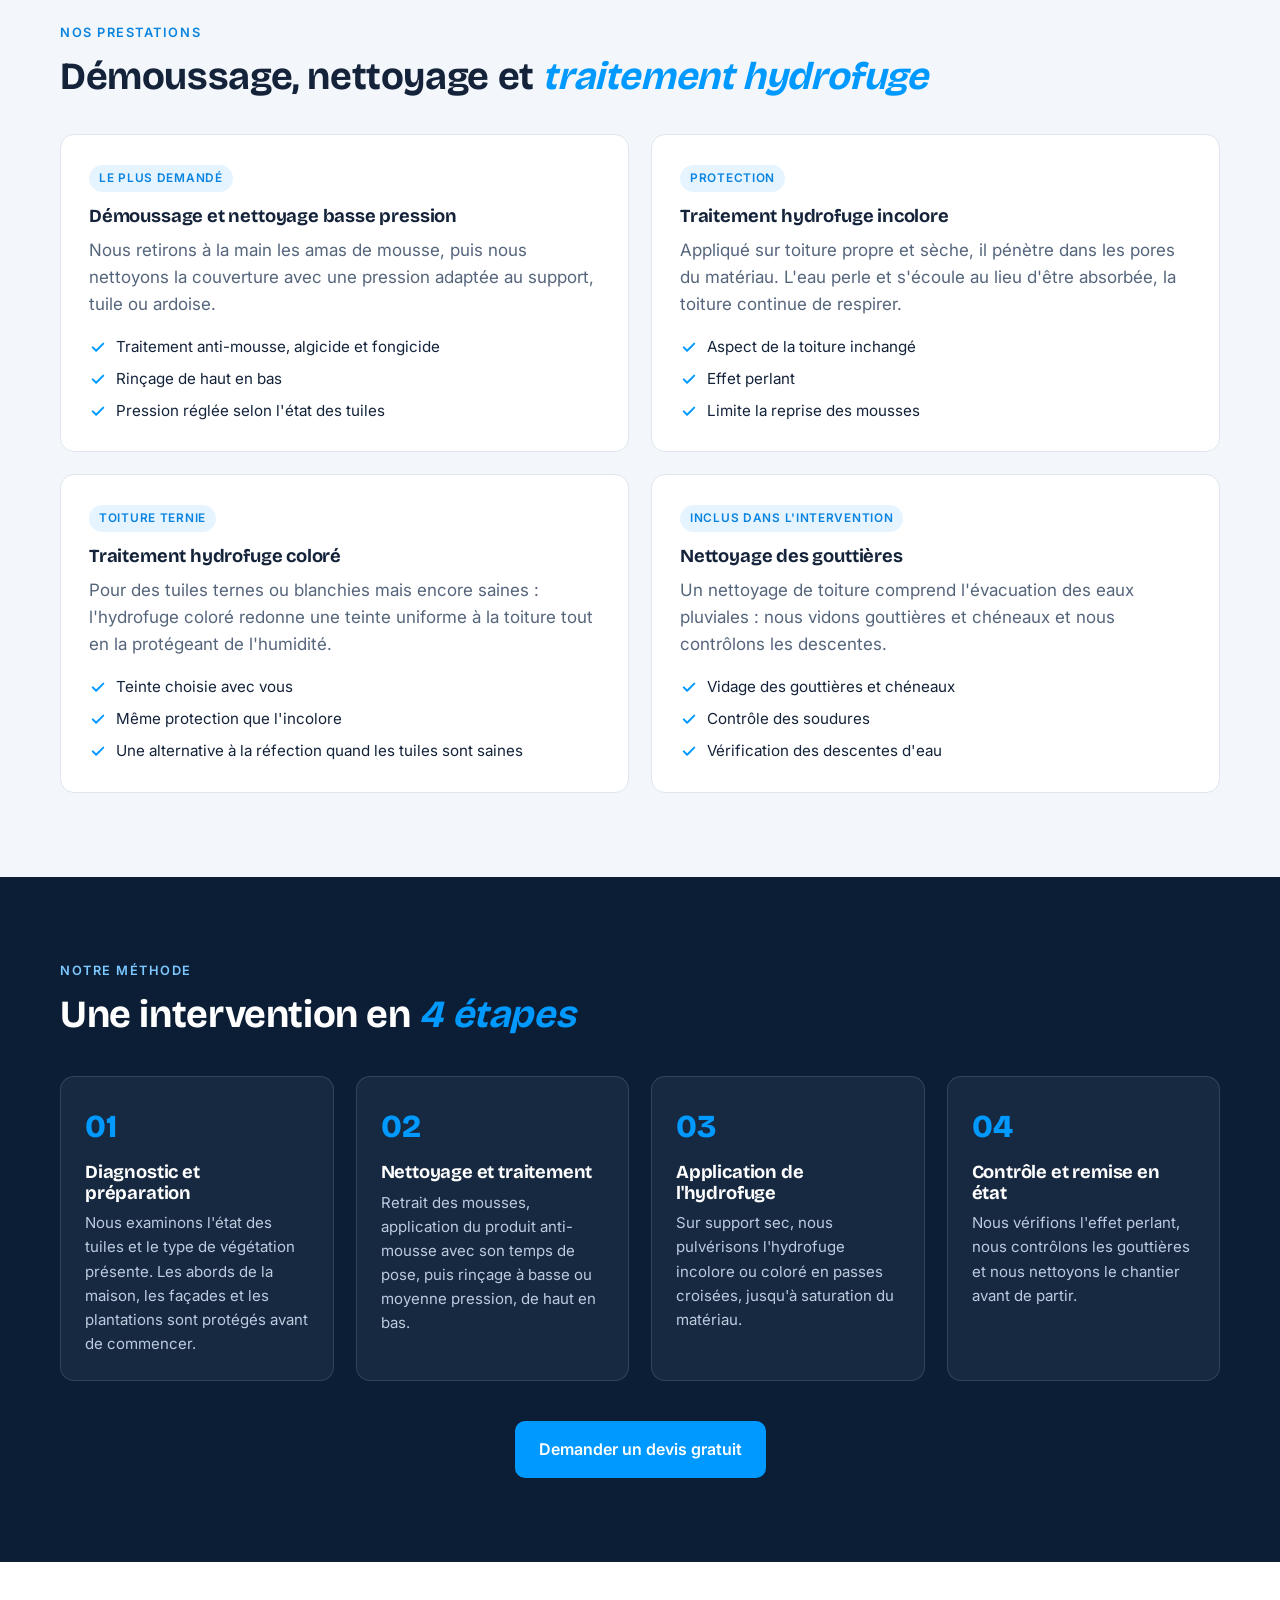
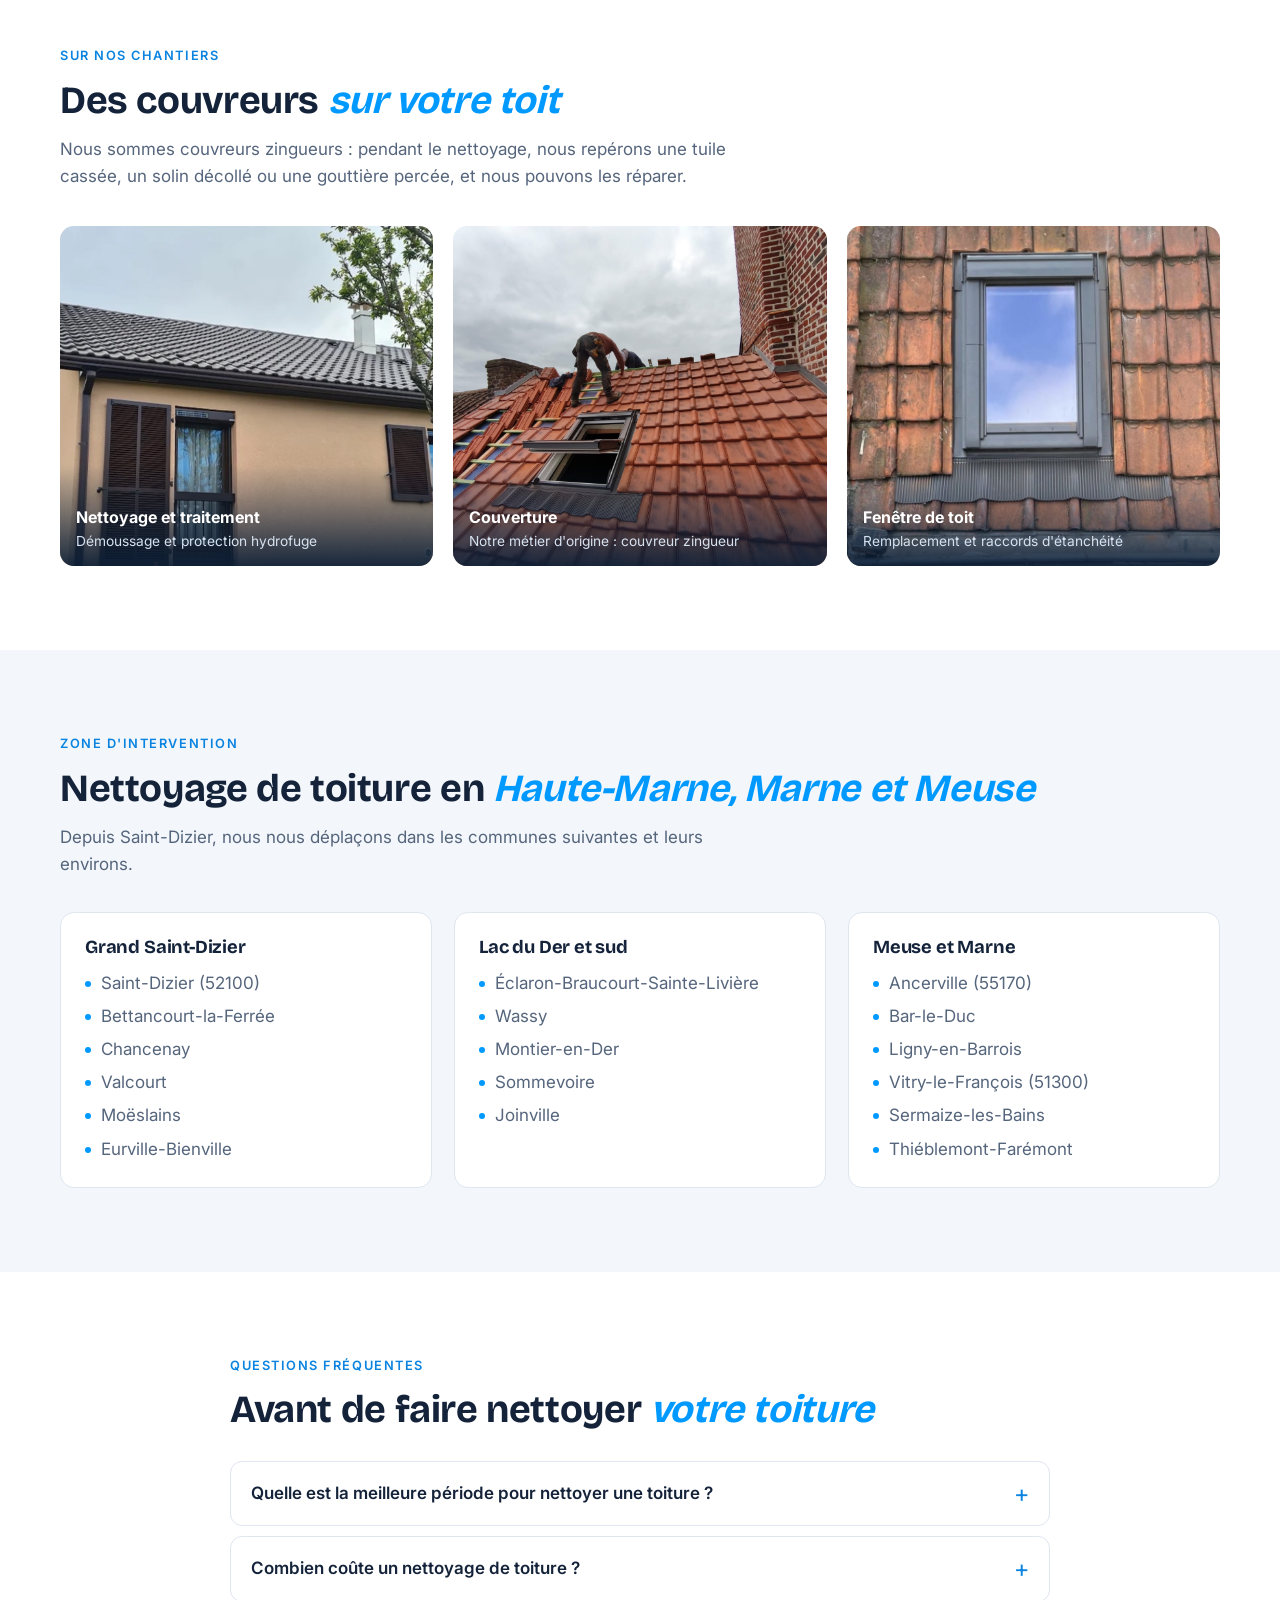
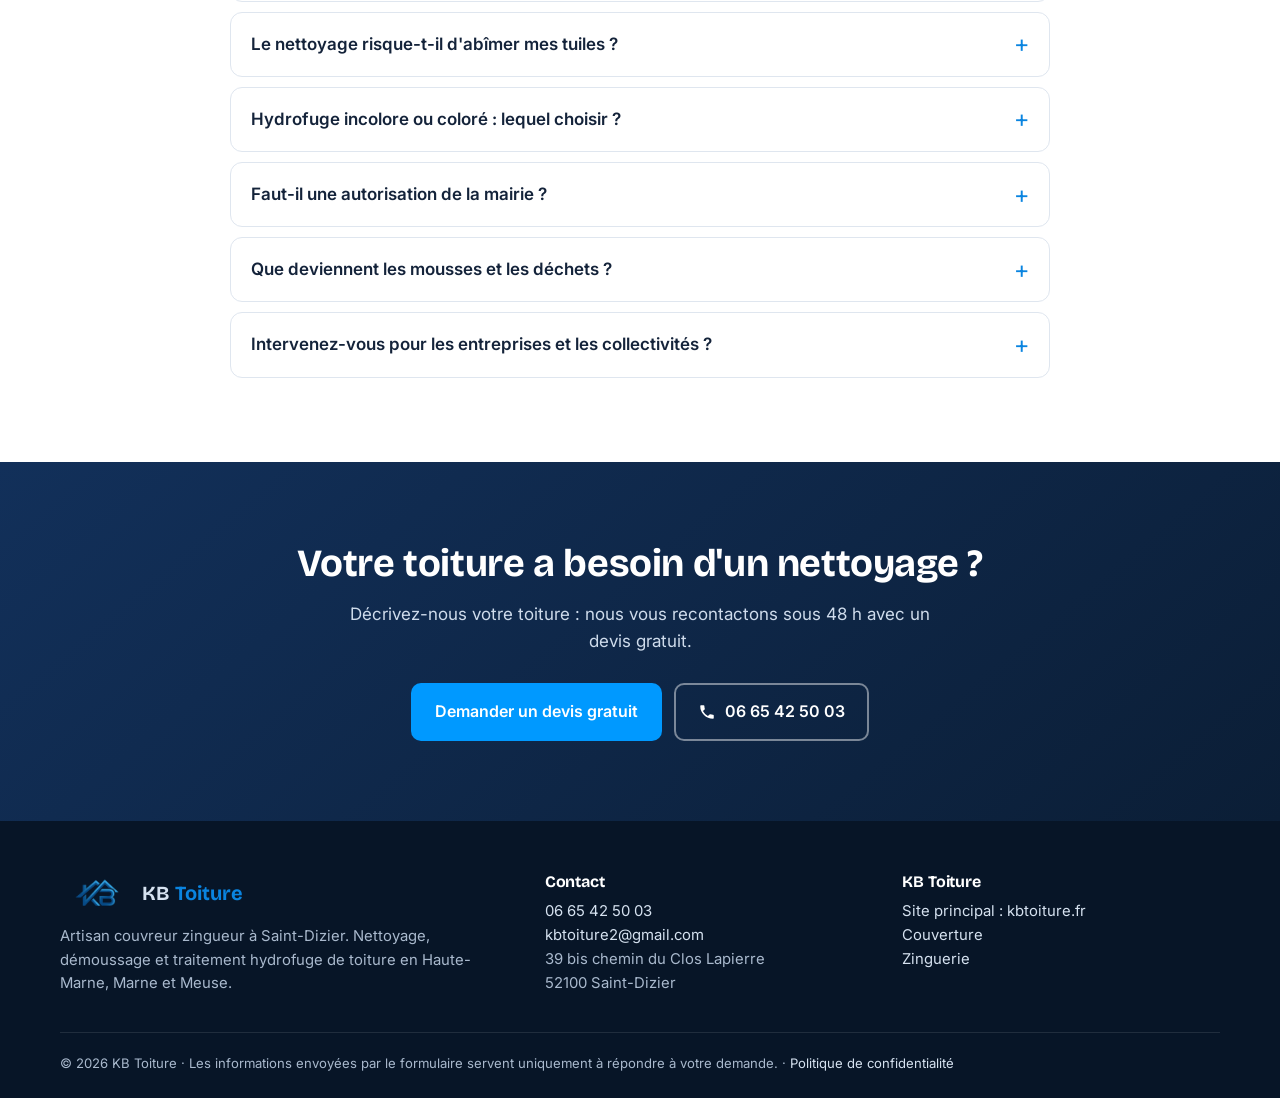
==== commit bc6fe40a: "Page politique de confidentialité + plan campagne Meta Ads Co-Authored-By: Claude Fable 5.1 <noreply" ====
--- a/index.html
+++ b/index.html
@@ -21,7 +21,7 @@
 <link href="https://fonts.googleapis.com/css2?family=Bricolage+Grotesque:opsz,wght@12..96,600;12..96,700;12..96,800&family=Inter:wght@400;500;600&display=swap" rel="stylesheet">
 <link rel="stylesheet" href="style.css">
 <script type="application/ld+json">{"@context": "https://schema.org", "@type": "RoofingContractor", "name": "KB Toiture", "url": "https://kbtoiture.fr/", "telephone": "+33665425003", "email": "kbtoiture2@gmail.com", "image": "https://cleanibat.github.io/kb-toiture-lp/img/pose-tuiles.jpg", "address": {"@type": "PostalAddress", "streetAddress": "39 bis chemin du Clos Lapierre", "postalCode": "52100", "addressLocality": "Saint-Dizier", "addressCountry": "FR"}, "areaServed": ["Saint-Dizier (52100)", "Bettancourt-la-Ferrée", "Chancenay", "Valcourt", "Moëslains", "Eurville-Bienville", "Éclaron-Braucourt-Sainte-Livière", "Wassy", "Montier-en-Der", "Sommevoire", "Joinville", "Ancerville (55170)", "Bar-le-Duc", "Ligny-en-Barrois", "Vitry-le-François (51300)", "Sermaize-les-Bains", "Thiéblemont-Farémont"]}</script>
-<script type="application/ld+json">{"@context": "https://schema.org", "@type": "FAQPage", "mainEntity": [{"@type": "Question", "name": "Quelle est la meilleure période pour nettoyer une toiture ?", "acceptedAnswer": {"@type": "Answer", "text": "Le nettoyage se fait hors gel et par temps sec, en pratique du printemps à l'automne. L'hydrofuge s'applique sur un support sec : nous fixons la date d'intervention en fonction de la météo."}}, {"@type": "Question", "name": "Combien coûte un nettoyage de toiture ?", "acceptedAnswer": {"@type": "Answer", "text": "Le prix dépend de la surface, de la pente, de l'accès, de l'état des tuiles et du traitement choisi (démoussage seul, hydrofuge incolore ou coloré). Nous vous remettons un devis gratuit, écrit et détaillé, après avoir vu la toiture ou vos photos."}}, {"@type": "Question", "name": "Le nettoyage risque-t-il d'abîmer mes tuiles ?", "acceptedAnswer": {"@type": "Answer", "text": "Nous travaillons à basse ou moyenne pression, réglée selon le support, après avoir retiré les mousses à la main. Si des tuiles sont cassées ou trop fragiles, nous vous le signalons avant d'intervenir : nous sommes couvreurs et pouvons les remplacer."}}, {"@type": "Question", "name": "Hydrofuge incolore ou coloré : lequel choisir ?", "acceptedAnswer": {"@type": "Answer", "text": "L'incolore protège sans modifier l'aspect de la toiture. Le coloré convient aux tuiles ternies ou blanchies que vous souhaitez raviver. Nous vous conseillons au cas par cas lors du diagnostic."}}, {"@type": "Question", "name": "Faut-il une autorisation de la mairie ?", "acceptedAnswer": {"@type": "Answer", "text": "Un nettoyage ou un hydrofuge incolore ne modifient pas l'aspect de la maison et ne demandent pas de démarche. Si l'hydrofuge coloré change la teinte de la toiture, une déclaration préalable en mairie peut être nécessaire : renseignez-vous auprès de votre commune, surtout en secteur protégé."}}, {"@type": "Question", "name": "Que deviennent les mousses et les déchets ?", "acceptedAnswer": {"@type": "Answer", "text": "Les mousses retirées sont ramassées, les gouttières sont vidées et les abords sont nettoyés en fin de chantier."}}, {"@type": "Question", "name": "Intervenez-vous pour les entreprises et les collectivités ?", "acceptedAnswer": {"@type": "Answer", "text": "Oui. Nous intervenons pour les particuliers comme pour les professionnels, syndics et collectivités de Haute-Marne et des communes voisines de la Marne et de la Meuse."}}]}</script>
+<script type="application/ld+json">{"@context": "https://schema.org", "@type": "FAQPage", "mainEntity": [{"@type": "Question", "name": "Quelle est la meilleure période pour nettoyer une toiture ?", "acceptedAnswer": {"@type": "Answer", "text": "Le nettoyage se fait en toute saison. Nous fixons la date d'intervention en fonction de la météo, l'hydrofuge s'appliquant sur un support sec."}}, {"@type": "Question", "name": "Combien coûte un nettoyage de toiture ?", "acceptedAnswer": {"@type": "Answer", "text": "Le prix dépend de la surface, de la pente, de l'accès, de l'état des tuiles et du traitement choisi (démoussage seul, hydrofuge incolore ou coloré). Nous vous remettons un devis gratuit, écrit et détaillé, après avoir vu la toiture ou vos photos."}}, {"@type": "Question", "name": "Le nettoyage risque-t-il d'abîmer mes tuiles ?", "acceptedAnswer": {"@type": "Answer", "text": "Nous travaillons à basse ou moyenne pression, réglée selon le support, après avoir retiré les mousses à la main. Si des tuiles sont cassées ou trop fragiles, nous vous le signalons avant d'intervenir : nous sommes couvreurs et pouvons les remplacer."}}, {"@type": "Question", "name": "Hydrofuge incolore ou coloré : lequel choisir ?", "acceptedAnswer": {"@type": "Answer", "text": "L'incolore protège sans modifier l'aspect de la toiture. Le coloré convient aux tuiles ternies ou blanchies que vous souhaitez raviver. Nous vous conseillons au cas par cas lors du diagnostic."}}, {"@type": "Question", "name": "Faut-il une autorisation de la mairie ?", "acceptedAnswer": {"@type": "Answer", "text": "Un nettoyage ou un hydrofuge incolore ne modifient pas l'aspect de la maison et ne demandent pas de démarche. Si l'hydrofuge coloré change la teinte de la toiture, une déclaration préalable en mairie peut être nécessaire : renseignez-vous auprès de votre commune, surtout en secteur protégé."}}, {"@type": "Question", "name": "Que deviennent les mousses et les déchets ?", "acceptedAnswer": {"@type": "Answer", "text": "Les mousses retirées sont ramassées, les gouttières sont vidées et les abords sont nettoyés en fin de chantier."}}, {"@type": "Question", "name": "Intervenez-vous pour les entreprises et les collectivités ?", "acceptedAnswer": {"@type": "Answer", "text": "Oui. Nous intervenons pour les particuliers comme pour les professionnels, syndics et collectivités de Haute-Marne et des communes voisines de la Marne et de la Meuse."}}]}</script>
 </head>
 <body>
 <header class="top">
@@ -109,7 +109,7 @@
   <div class="wrap narrow">
     <p class="eyebrow">Questions fréquentes</p>
     <h2>Avant de faire nettoyer <em>votre toiture</em></h2>
-    <div class="faq"><details><summary>Quelle est la meilleure période pour nettoyer une toiture ?</summary><p>Le nettoyage se fait hors gel et par temps sec, en pratique du printemps à l&#x27;automne. L&#x27;hydrofuge s&#x27;applique sur un support sec : nous fixons la date d&#x27;intervention en fonction de la météo.</p></details><details><summary>Combien coûte un nettoyage de toiture ?</summary><p>Le prix dépend de la surface, de la pente, de l&#x27;accès, de l&#x27;état des tuiles et du traitement choisi (démoussage seul, hydrofuge incolore ou coloré). Nous vous remettons un devis gratuit, écrit et détaillé, après avoir vu la toiture ou vos photos.</p></details><details><summary>Le nettoyage risque-t-il d&#x27;abîmer mes tuiles ?</summary><p>Nous travaillons à basse ou moyenne pression, réglée selon le support, après avoir retiré les mousses à la main. Si des tuiles sont cassées ou trop fragiles, nous vous le signalons avant d&#x27;intervenir : nous sommes couvreurs et pouvons les remplacer.</p></details><details><summary>Hydrofuge incolore ou coloré : lequel choisir ?</summary><p>L&#x27;incolore protège sans modifier l&#x27;aspect de la toiture. Le coloré convient aux tuiles ternies ou blanchies que vous souhaitez raviver. Nous vous conseillons au cas par cas lors du diagnostic.</p></details><details><summary>Faut-il une autorisation de la mairie ?</summary><p>Un nettoyage ou un hydrofuge incolore ne modifient pas l&#x27;aspect de la maison et ne demandent pas de démarche. Si l&#x27;hydrofuge coloré change la teinte de la toiture, une déclaration préalable en mairie peut être nécessaire : renseignez-vous auprès de votre commune, surtout en secteur protégé.</p></details><details><summary>Que deviennent les mousses et les déchets ?</summary><p>Les mousses retirées sont ramassées, les gouttières sont vidées et les abords sont nettoyés en fin de chantier.</p></details><details><summary>Intervenez-vous pour les entreprises et les collectivités ?</summary><p>Oui. Nous intervenons pour les particuliers comme pour les professionnels, syndics et collectivités de Haute-Marne et des communes voisines de la Marne et de la Meuse.</p></details></div>
+    <div class="faq"><details><summary>Quelle est la meilleure période pour nettoyer une toiture ?</summary><p>Le nettoyage se fait en toute saison. Nous fixons la date d&#x27;intervention en fonction de la météo, l&#x27;hydrofuge s&#x27;appliquant sur un support sec.</p></details><details><summary>Combien coûte un nettoyage de toiture ?</summary><p>Le prix dépend de la surface, de la pente, de l&#x27;accès, de l&#x27;état des tuiles et du traitement choisi (démoussage seul, hydrofuge incolore ou coloré). Nous vous remettons un devis gratuit, écrit et détaillé, après avoir vu la toiture ou vos photos.</p></details><details><summary>Le nettoyage risque-t-il d&#x27;abîmer mes tuiles ?</summary><p>Nous travaillons à basse ou moyenne pression, réglée selon le support, après avoir retiré les mousses à la main. Si des tuiles sont cassées ou trop fragiles, nous vous le signalons avant d&#x27;intervenir : nous sommes couvreurs et pouvons les remplacer.</p></details><details><summary>Hydrofuge incolore ou coloré : lequel choisir ?</summary><p>L&#x27;incolore protège sans modifier l&#x27;aspect de la toiture. Le coloré convient aux tuiles ternies ou blanchies que vous souhaitez raviver. Nous vous conseillons au cas par cas lors du diagnostic.</p></details><details><summary>Faut-il une autorisation de la mairie ?</summary><p>Un nettoyage ou un hydrofuge incolore ne modifient pas l&#x27;aspect de la maison et ne demandent pas de démarche. Si l&#x27;hydrofuge coloré change la teinte de la toiture, une déclaration préalable en mairie peut être nécessaire : renseignez-vous auprès de votre commune, surtout en secteur protégé.</p></details><details><summary>Que deviennent les mousses et les déchets ?</summary><p>Les mousses retirées sont ramassées, les gouttières sont vidées et les abords sont nettoyés en fin de chantier.</p></details><details><summary>Intervenez-vous pour les entreprises et les collectivités ?</summary><p>Oui. Nous intervenons pour les particuliers comme pour les professionnels, syndics et collectivités de Haute-Marne et des communes voisines de la Marne et de la Meuse.</p></details></div>
   </div>
 </section>
 
@@ -128,7 +128,7 @@
     <div><h3>Contact</h3><p><a href="tel:+33665425003">06 65 42 50 03</a><br><a href="mailto:kbtoiture2@gmail.com">kbtoiture2@gmail.com</a><br>39 bis chemin du Clos Lapierre<br>52100 Saint-Dizier</p></div>
     <div><h3>KB Toiture</h3><p><a href="https://kbtoiture.fr/">Site principal : kbtoiture.fr</a><br><a href="https://kbtoiture.fr/couverture">Couverture</a><br><a href="https://kbtoiture.fr/zinguerie">Zinguerie</a></p></div>
   </div>
-  <div class="wrap foot-legal">© <span id="year">2026</span> KB Toiture · Les informations envoyées par le formulaire servent uniquement à répondre à votre demande.</div>
+  <div class="wrap foot-legal">© <span id="year">2026</span> KB Toiture · Les informations envoyées par le formulaire servent uniquement à répondre à votre demande. · <a href="confidentialite.html">Politique de confidentialité</a></div>
 </footer>
 <div class="mbar"><a href="tel:+33665425003" class="mbar-call"><svg viewBox="0 0 24 24" width="18" height="18" aria-hidden="true"><path fill="currentColor" d="M6.6 10.8a15.1 15.1 0 0 0 6.6 6.6l2.2-2.2a1 1 0 0 1 1-.25 11.4 11.4 0 0 0 3.6.57 1 1 0 0 1 1 1V20a1 1 0 0 1-1 1A17 17 0 0 1 3 4a1 1 0 0 1 1-1h3.5a1 1 0 0 1 1 1c0 1.25.2 2.45.57 3.57a1 1 0 0 1-.25 1z"/></svg> Appeler</a><a href="#devis" class="mbar-form">Devis gratuit</a></div>
 <script src="main.js" defer></script>
--- a/style.css
+++ b/style.css
@@ -141,3 +141,7 @@
   .mbar-call{background:var(--navy)}
   .mbar-form{background:var(--azure)}
 }
+
+.legal h1{font-size:clamp(1.8rem,4vw,2.5rem);margin-bottom:10px}
+.legal h2{font-size:1.2rem;margin:28px 0 8px}
+.legal p{color:var(--muted)}
